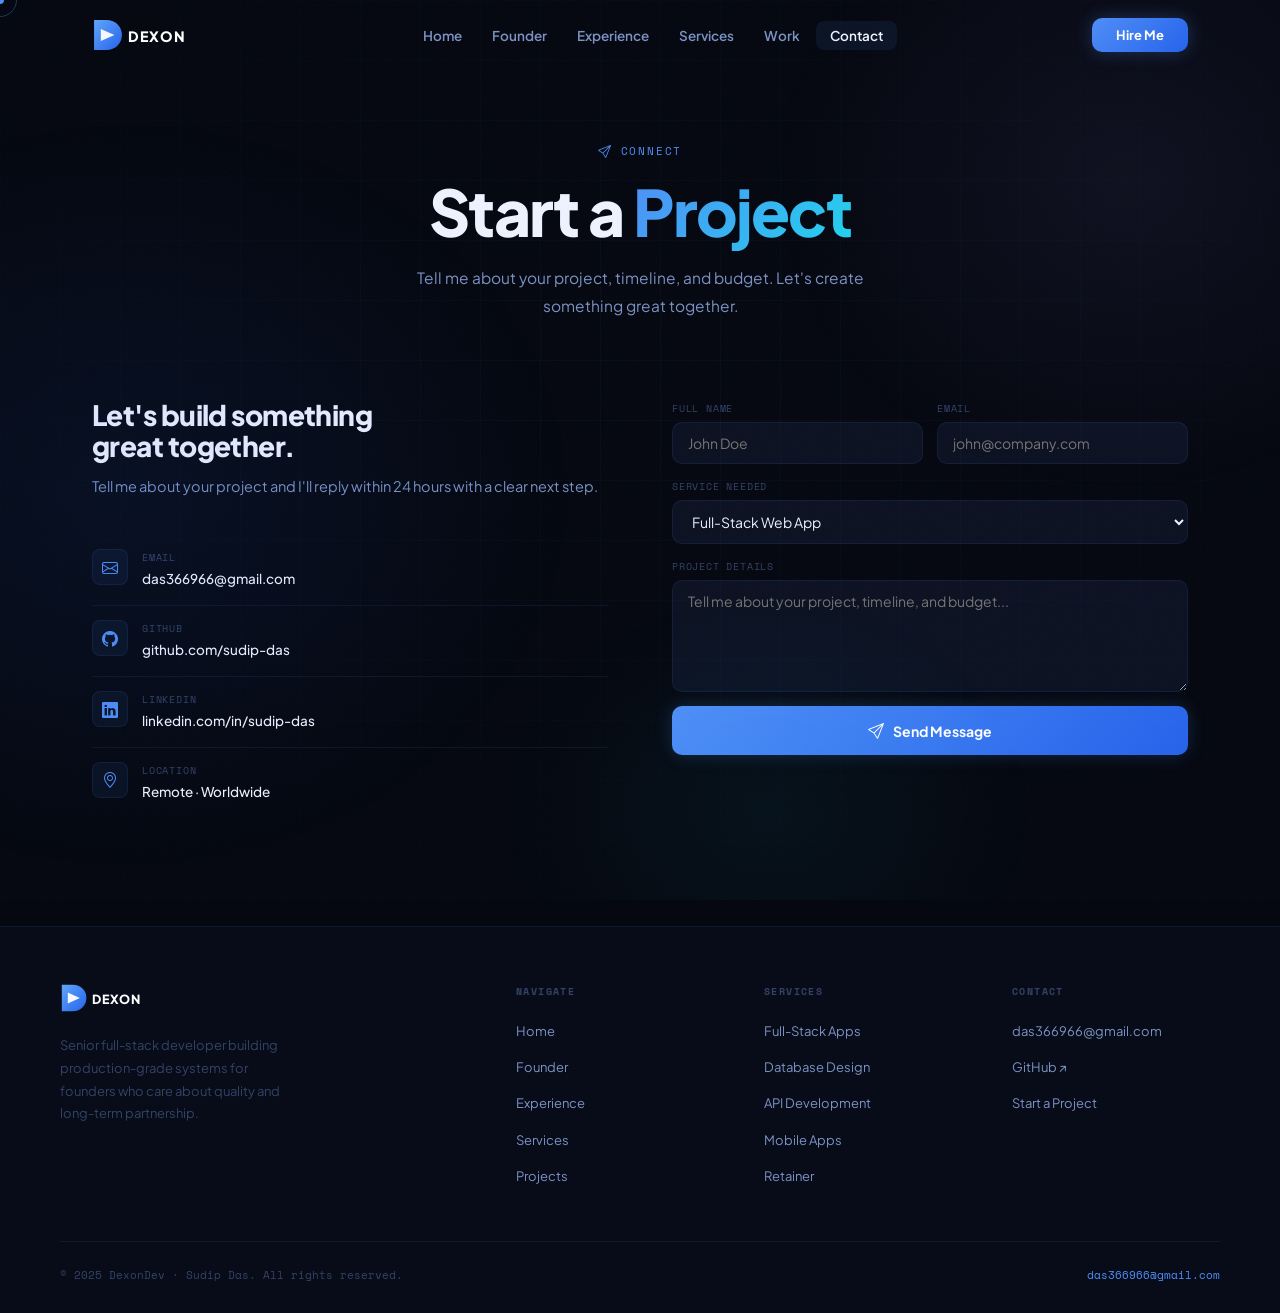
==== contact.html @ 989c827f "feat: implement full-site structure including founder, experience, services, work, and contact pages" ====
<!DOCTYPE html>
<html lang="en">

<head>
    <meta charset="UTF-8">
    <meta name="viewport" content="width=device-width, initial-scale=1.0">
    <title>Contact &amp; Start a Project — DexonDev · Sudip Das</title>
    <link rel="preconnect" href="https://fonts.googleapis.com">
    <link href="https://fonts.googleapis.com/css2?family=Plus+Jakarta+Sans:ital,wght@0,300;0,400;0,500;0,600;0,700;0,800;1,400&family=Space+Mono:wght@400;700&display=swap" rel="stylesheet">
    <link rel="stylesheet" href="https://cdn.jsdelivr.net/npm/bootstrap-icons@1.11.3/font/bootstrap-icons.min.css">
    <link rel="stylesheet" href="css/style.css">
</head>

<body>

    <div id="cur"></div>
    <div id="cur-r"></div>
    <div class="hero-bg"></div>
    <div class="hero-orb"></div>
    <div id="stop" onclick="scrollTo({top:0,behavior:'smooth'})"><i class="bi bi-chevron-up"></i></div>

    <!-- NAV -->
    <nav id="nav">
        <div class="nav-i">
            <a class="logo-a" href="index.html">
                <svg viewBox="0 0 178 50" fill="none" xmlns="http://www.w3.org/2000/svg">
                    <defs>
                        <linearGradient id="lg1" x1="0" y1="0" x2="1" y2="1">
                            <stop offset="0%" stop-color="#60a5fa" />
                            <stop offset="100%" stop-color="#2563eb" />
                        </linearGradient>
                    </defs>
                    <path d="M3 3 L3 47 L21 47 C35 47 44 37 44 25 C44 13 35 3 21 3 Z" fill="url(#lg1)" />
                    <path d="M13 16 L33 25 L13 34 Z" fill="white" opacity=".95" />
                    <text x="53" y="35" font-family="Plus Jakarta Sans,Arial,sans-serif" font-weight="900"
                        font-size="21" fill="white" letter-spacing="1.5">DEXON</text>
                </svg>
            </a>
            <ul class="nav-links" id="nl">
                <li><a href="index.html">Home</a></li>
                <li><a href="founder.html">Founder</a></li>
                <li><a href="experience.html">Experience</a></li>
                <li><a href="services.html">Services</a></li>
                <li><a href="work.html">Work</a></li>
                <li><a href="contact.html">Contact</a></li>
            </ul>
            <button class="nav-btn" onclick="window.location.href='contact.html'">Hire Me</button>
            <button class="hamburger" id="hb" onclick="toggleNav()"><span></span><span></span><span></span></button>
        </div>
    </nav>

    <!-- PAGE HEADER -->
    <header class="page-header">
        <div class="wrap">
            <div class="label rev" style="justify-content: center;"><i class="bi bi-send"></i> Connect</div>
            <h1 class="h1 rev">Start a <span class="grad">Project</span></h1>
            <p class="sub rev">Tell me about your project, timeline, and budget. Let's create something great together.</p>
        </div>
    </header>

    <!-- CONTACT SECTION -->
    <section id="contact" style="padding-top: 20px;">
        <div class="wrap">
            <div class="con-grid">
                <div class="rev-l">
                    <h3 class="con-h">Let's build something<br>great together.</h3>
                    <p class="con-s">Tell me about your project and I'll reply within 24 hours with a clear next step.
                    </p>
                    <div class="cdet">
                        <div class="cdet-ic"><i class="bi bi-envelope"></i></div>
                        <div>
                            <div class="cdet-l">EMAIL</div>
                            <div class="cdet-v"><a href="mailto:das366966@gmail.com" style="color: inherit; text-decoration: none;">das366966@gmail.com</a></div>
                        </div>
                    </div>
                    <div class="cdet">
                        <div class="cdet-ic"><i class="bi bi-github"></i></div>
                        <div>
                            <div class="cdet-l">GITHUB</div>
                            <div class="cdet-v"><a href="https://github.com/sudip-das" target="_blank" style="color: inherit; text-decoration: none;">github.com/sudip-das</a></div>
                        </div>
                    </div>
                    <div class="cdet">
                        <div class="cdet-ic"><i class="bi bi-linkedin"></i></div>
                        <div>
                            <div class="cdet-l">LINKEDIN</div>
                            <div class="cdet-v"><a href="https://linkedin.com/in/sudip-das" target="_blank" style="color: inherit; text-decoration: none;">linkedin.com/in/sudip-das</a></div>
                        </div>
                    </div>
                    <div class="cdet">
                        <div class="cdet-ic"><i class="bi bi-geo-alt"></i></div>
                        <div>
                            <div class="cdet-l">LOCATION</div>
                            <div class="cdet-v">Remote · Worldwide</div>
                        </div>
                    </div>
                </div>
                <form class="cf rev-r" onsubmit="handleForm(event)">
                    <div class="cf-row">
                        <div class="fg"><label>FULL NAME</label><input type="text" placeholder="John Doe" required>
                        </div>
                        <div class="fg"><label>EMAIL</label><input type="email" placeholder="john@company.com" required>
                        </div>
                    </div>
                    <div class="fg">
                        <label>SERVICE NEEDED</label>
                        <select>
                            <option>Full-Stack Web App</option>
                            <option>Database Architecture</option>
                            <option>MVP Development</option>
                            <option>API Development</option>
                            <option>Mobile App</option>
                            <option>Monthly Retainer</option>
                            <option>Code Audit</option>
                            <option>Other</option>
                        </select>
                    </div>
                    <div class="fg"><label>PROJECT DETAILS</label><textarea
                            placeholder="Tell me about your project, timeline, and budget..."></textarea></div>
                    <button type="submit" class="btn-sub"><i class="bi bi-send"></i> Send Message</button>
                </form>
            </div>
        </div>
    </section>

    <!-- FOOTER -->
    <footer>
        <div class="ft-i">
            <div class="ft-brand">
                <svg viewBox="0 0 178 50" fill="none" style="height:30px;width:auto">
                    <defs>
                        <linearGradient id="flg" x1="0" y1="0" x2="1" y2="1">
                            <stop offset="0%" stop-color="#60a5fa" />
                            <stop offset="100%" stop-color="#2563eb" />
                        </linearGradient>
                    </defs>
                    <path d="M3 3 L3 47 L21 47 C35 47 44 37 44 25 C44 13 35 3 21 3 Z" fill="url(#flg)" />
                    <path d="M13 16 L33 25 L13 34 Z" fill="white" opacity=".95" />
                    <text x="53" y="35" font-family="Plus Jakarta Sans,Arial,sans-serif" font-weight="900"
                        font-size="21" fill="white" letter-spacing="1.5">DEXON</text>
                </svg>
                <p>Senior full-stack developer building production-grade systems for founders who care about quality and
                    long-term partnership.</p>
            </div>
            <div class="ft-col">
                <h5>Navigate</h5>
                <ul>
                    <li><a href="index.html">Home</a></li>
                    <li><a href="founder.html">Founder</a></li>
                    <li><a href="experience.html">Experience</a></li>
                    <li><a href="services.html">Services</a></li>
                    <li><a href="work.html">Projects</a></li>
                </ul>
            </div>
            <div class="ft-col">
                <h5>Services</h5>
                <ul>
                    <li><a href="services.html">Full-Stack Apps</a></li>
                    <li><a href="services.html">Database Design</a></li>
                    <li><a href="services.html">API Development</a></li>
                    <li><a href="services.html">Mobile Apps</a></li>
                    <li><a href="services.html">Retainer</a></li>
                </ul>
            </div>
            <div class="ft-col">
                <h5>Contact</h5>
                <ul>
                    <li><a href="mailto:das366966@gmail.com">das366966@gmail.com</a></li>
                    <li><a href="https://github.com/sudip-das" target="_blank">GitHub ↗</a></li>
                    <li><a href="contact.html">Start a Project</a></li>
                </ul>
            </div>
        </div>
        <div class="ft-bot">
            <span>© 2025 DexonDev · Sudip Das. All rights reserved.</span>
            <span style="color:var(--blue)">das366966@gmail.com</span>
        </div>
    </footer>

    <script src="js/main.js"></script>
</body>

</html>
---- css/style.css ----
:root {
    --bg: #050810;
    --bg1: #080c18;
    --bg2: #0c1222;
    --bg3: #111830;
    --ink: #eef2ff;
    --ink2: #7b92c4;
    --ink3: #334266;
    --blue: #4f8ef7;
    --blue2: #2563eb;
    --blue3: #1e40af;
    --violet: #a78bfa;
    --cyan: #22d3ee;
    --green: #34d399;
    --gold: #fbbf24;
    --red: #f87171;
    --b1: rgba(79, 142, 247, .1);
    --b2: rgba(79, 142, 247, .22);
    --b3: rgba(79, 142, 247, .35);
    --font: 'Plus Jakarta Sans', sans-serif;
    --mono: 'Space Mono', monospace;
    --nav: 70px;
    --r: 10px;
    --r2: 18px;
    --r3: 26px;
}

*,
*::before,
*::after {
    box-sizing: border-box;
    margin: 0;
    padding: 0;
}

html {
    scroll-behavior: smooth;
}

body {
    background: var(--bg);
    color: var(--ink);
    font-family: var(--font);
    line-height: 1.7;
    overflow-x: hidden;
    cursor: none;
}

/* CURSOR */
#cur {
    position: fixed;
    width: 8px;
    height: 8px;
    border-radius: 50%;
    background: var(--blue);
    pointer-events: none;
    z-index: 9999;
    transform: translate(-50%, -50%);
    transition: width .2s, height .2s, background .2s;
}

#cur-r {
    position: fixed;
    width: 34px;
    height: 34px;
    border: 1.5px solid var(--b3);
    border-radius: 50%;
    pointer-events: none;
    z-index: 9998;
    transform: translate(-50%, -50%);
    transition: all .09s ease-out;
}

@media(max-width: 900px) {
    body {
        cursor: auto;
    }

    #cur,
    #cur-r {
        display: none;
    }
}

/* GRAIN */
body::after {
    content: '';
    position: fixed;
    inset: 0;
    z-index: 9990;
    pointer-events: none;
    opacity: .022;
    background-image: url("data:image/svg+xml,%3Csvg xmlns='http://www.w3.org/2000/svg' width='300' height='300'%3E%3Cfilter id='n'%3E%3CfeTurbulence type='fractalNoise' baseFrequency='0.85' numOctaves='4' stitchTiles='stitch'/%3E%3C/filter%3E%3Crect width='300' height='300' filter='url(%23n)'/%3E%3C/svg%3E");
}

/* LAYOUT */
.wrap {
    max-width: 1160px;
    margin: 0 auto;
    padding: 0 32px;
}

@media(max-width:768px) {
    .wrap {
        padding: 0 18px;
    }
}

/* NAV */
nav {
    position: fixed;
    top: 0;
    left: 0;
    right: 0;
    z-index: 600;
    height: var(--nav);
    display: flex;
    align-items: center;
    transition: background .3s, border-color .3s;
}

nav.scrolled {
    background: rgba(5, 8, 16, .93);
    backdrop-filter: blur(28px);
    border-bottom: 1px solid var(--b1);
}

.nav-i {
    max-width: 1160px;
    margin: 0 auto;
    padding: 0 32px;
    width: 100%;
    display: flex;
    align-items: center;
    justify-content: space-between;
    gap: 16px;
}

.logo-a {
    display: flex;
    align-items: center;
    gap: 0;
    cursor: pointer;
    text-decoration: none;
}

.logo-a svg {
    height: 34px;
    width: auto;
    transition: filter .25s;
}

.logo-a:hover svg {
    filter: drop-shadow(0 0 14px rgba(79, 142, 247, .7));
}

.nav-links {
    display: flex;
    gap: 2px;
    list-style: none;
}

.nav-links a {
    color: var(--ink2);
    text-decoration: none;
    font-size: 13.5px;
    font-weight: 600;
    padding: 6px 14px;
    border-radius: 8px;
    transition: all .2s;
    cursor: pointer;
}

.nav-links a:hover,
.nav-links a.on {
    color: var(--ink);
    background: rgba(79, 142, 247, .09);
}

.nav-btn {
    padding: 9px 24px;
    border-radius: var(--r);
    background: linear-gradient(135deg, var(--blue), var(--blue2));
    color: #fff;
    font-family: var(--font);
    font-size: 13px;
    font-weight: 700;
    border: none;
    cursor: pointer;
    transition: all .22s;
    box-shadow: 0 0 18px rgba(79, 142, 247, .28);
}

.nav-btn:hover {
    transform: translateY(-2px);
    box-shadow: 0 8px 28px rgba(79, 142, 247, .4);
}

.hamburger {
    display: none;
    flex-direction: column;
    gap: 5px;
    cursor: pointer;
    padding: 4px;
    background: none;
    border: none;
}

.hamburger span {
    width: 20px;
    height: 1.5px;
    background: var(--ink2);
    border-radius: 2px;
    transition: all .3s;
    display: block;
}

@media(max-width:900px) {

    .nav-links,
    .nav-btn {
        display: none;
    }

    .hamburger {
        display: flex;
    }
}

/* SECTION */
section {
    padding: 108px 0;
}

.label {
    font-family: var(--mono);
    font-size: 11px;
    letter-spacing: .16em;
    color: var(--blue);
    margin-bottom: 14px;
    display: flex;
    align-items: center;
    gap: 8px;
    text-transform: uppercase;
}

.label i {
    font-size: 13px;
}

.h2 {
    font-size: clamp(30px, 4vw, 52px);
    font-weight: 800;
    line-height: 1.08;
    letter-spacing: -.03em;
    margin-bottom: 16px;
}

.sub {
    color: var(--ink2);
    font-size: 15.5px;
    max-width: 520px;
    margin-bottom: 64px;
    line-height: 1.8;
}

.grad {
    background: linear-gradient(130deg, var(--blue), var(--cyan));
    -webkit-background-clip: text;
    -webkit-text-fill-color: transparent;
    background-clip: text;
}

.grad-v {
    background: linear-gradient(130deg, var(--violet), var(--blue));
    -webkit-background-clip: text;
    -webkit-text-fill-color: transparent;
    background-clip: text;
}

/* BTNS */
.btn {
    display: inline-flex;
    align-items: center;
    gap: 9px;
    padding: 13px 26px;
    border-radius: var(--r);
    font-family: var(--font);
    font-weight: 700;
    font-size: 14px;
    cursor: pointer;
    transition: all .22s;
    border: none;
    text-decoration: none;
}

.btn i {
    font-size: 16px;
}

.btn-b {
    background: linear-gradient(135deg, var(--blue), var(--blue2));
    color: #fff;
    box-shadow: 0 0 22px rgba(79, 142, 247, .28);
}

.btn-b:hover {
    transform: translateY(-2px);
    box-shadow: 0 10px 36px rgba(79, 142, 247, .42);
}

.btn-o {
    background: transparent;
    color: var(--ink2);
    border: 1.5px solid var(--b2);
}

.btn-o:hover {
    border-color: var(--blue);
    color: var(--blue);
    transform: translateY(-2px);
}

/* TAG */
.tag {
    font-family: var(--mono);
    font-size: 10px;
    padding: 3px 9px;
    border-radius: 100px;
    background: rgba(34, 211, 238, .07);
    border: 1px solid rgba(34, 211, 238, .16);
    color: var(--cyan);
}

/* SCROLL TOP */
#stop {
    position: fixed;
    bottom: 28px;
    right: 28px;
    z-index: 400;
    width: 42px;
    height: 42px;
    border-radius: 50%;
    background: var(--bg2);
    border: 1px solid var(--b2);
    display: flex;
    align-items: center;
    justify-content: center;
    cursor: pointer;
    opacity: 0;
    pointer-events: none;
    transition: opacity .3s;
    color: var(--blue);
    font-size: 18px;
}

#stop.show {
    opacity: 1;
    pointer-events: all;
}

/* ── REVEAL ON SCROLL ── */
.rev,
.rev-l,
.rev-r {
    opacity: 1;
    transform: none;
    transition: opacity .8s cubic-bezier(0.16, 1, 0.3, 1), transform .8s cubic-bezier(0.16, 1, 0.3, 1);
}

html.js-ready .rev {
    opacity: 0;
    transform: translateY(24px);
}

html.js-ready .rev-l {
    opacity: 0;
    transform: translateX(-32px);
}

html.js-ready .rev-r {
    opacity: 0;
    transform: translateX(32px);
}

html.js-ready .rev.in,
html.js-ready .rev-l.in,
html.js-ready .rev-r.in {
    opacity: 1;
    transform: none;
}

/* ══════════════════════
   HERO
══════════════════════ */
#hero {
    position: relative;
    min-height: 100vh;
    display: grid;
    grid-template-columns: 1fr 1fr;
    align-items: center;
    gap: 40px;
    max-width: 1160px;
    margin: 0 auto;
    padding: var(--nav) 32px 40px;
}

.hero-bg {
    position: fixed;
    inset: 0;
    z-index: 0;
    pointer-events: none;
    background-image:
        linear-gradient(rgba(79, 142, 247, .045) 1px, transparent 1px),
        linear-gradient(90deg, rgba(79, 142, 247, .045) 1px, transparent 1px);
    background-size: 60px 60px;
    mask-image: radial-gradient(ellipse 75% 75% at 50% 40%, black 10%, transparent 100%);
    -webkit-mask-image: radial-gradient(ellipse 75% 75% at 50% 40%, black 10%, transparent 100%);
}

.hero-orb {
    position: fixed;
    inset: 0;
    z-index: 0;
    pointer-events: none;
    background:
        radial-gradient(ellipse 50% 60% at 10% 55%, rgba(37, 99, 235, .09) 0%, transparent 70%),
        radial-gradient(ellipse 40% 50% at 88% 20%, rgba(167, 139, 250, .07) 0%, transparent 70%),
        radial-gradient(ellipse 30% 35% at 60% 90%, rgba(34, 211, 238, .05) 0%, transparent 70%);
    animation: orbPulse 9s ease-in-out infinite alternate;
}

@keyframes orbPulse {
    0% {
        opacity: .6;
    }

    100% {
        opacity: 1;
    }
}

.hero-left {
    position: relative;
    z-index: 2;
    padding: 40px 0;
}

.hero-pill {
    display: inline-flex;
    align-items: center;
    gap: 8px;
    font-family: var(--mono);
    font-size: 11px;
    color: var(--blue);
    border: 1px solid var(--b2);
    background: rgba(79, 142, 247, .07);
    border-radius: 100px;
    padding: 6px 16px;
    margin-bottom: 30px;
    letter-spacing: .06em;
}

.h-dot {
    width: 6px;
    height: 6px;
    border-radius: 50%;
    background: var(--green);
    box-shadow: 0 0 7px var(--green);
    animation: blink 2s infinite;
}

.hero-title {
    font-size: clamp(44px, 5.8vw, 82px);
    font-weight: 800;
    line-height: .94;
    letter-spacing: -.04em;
    margin-bottom: 26px;
    overflow: hidden;
}

.t-row {
    display: block;
    overflow: hidden;
}

.t-in {
    display: block;
    transform: translateY(105%);
    animation: slideUp .85s cubic-bezier(.16, 1, .3, 1) forwards;
}

.t-in:nth-child(1) {
    animation-delay: .04s;
}

.t-in:nth-child(2) {
    animation-delay: .15s;
}

.t-in:nth-child(3) {
    animation-delay: .26s;
}

.hero-sub {
    color: var(--ink2);
    font-size: 16px;
    max-width: 460px;
    margin-bottom: 38px;
    line-height: 1.82;
    animation: fadeUp .7s .4s ease both;
}

.hero-btns {
    display: flex;
    gap: 12px;
    flex-wrap: wrap;
    margin-bottom: 52px;
    animation: fadeUp .7s .55s ease both;
}

.hero-stats {
    display: flex;
    border: 1px solid var(--b1);
    border-radius: var(--r2);
    background: rgba(255, 255, 255, .02);
    backdrop-filter: blur(8px);
    overflow: hidden;
    animation: fadeUp .7s .7s ease both;
    width: fit-content;
}

.hs {
    padding: 18px 26px;
    border-right: 1px solid var(--b1);
    text-align: center;
}

.hs:last-child {
    border-right: none;
}

.hs-v {
    font-size: 26px;
    font-weight: 800;
    background: linear-gradient(135deg, var(--blue), var(--cyan));
    -webkit-background-clip: text;
    -webkit-text-fill-color: transparent;
    background-clip: text;
    display: block;
    letter-spacing: -.02em;
    line-height: 1.1;
}

.hs-l {
    font-family: var(--mono);
    font-size: 10px;
    color: var(--ink3);
    letter-spacing: .05em;
    margin-top: 3px;
}

.hero-right {
    position: relative;
    z-index: 2;
    display: flex;
    align-items: center;
    justify-content: center;
    padding: 40px 0;
    flex-direction: column;
}

#three-canvas {
    width: 100%;
    max-width: 440px;
    aspect-ratio: 1;
    display: block;
    border-radius: 50%;
    cursor: grab;
    animation: fadeUp .9s .2s ease both;
}

#three-canvas:active {
    cursor: grabbing;
}

.h-badge {
    position: absolute;
    background: rgba(5, 8, 16, .9);
    border: 1px solid var(--b2);
    backdrop-filter: blur(16px);
    border-radius: 12px;
    padding: 10px 16px;
    display: flex;
    align-items: center;
    gap: 9px;
    font-size: 12px;
    color: var(--ink2);
    white-space: nowrap;
    box-shadow: 0 8px 32px rgba(0, 0, 0, .5);
    z-index: 3;
}

.h-badge.tl {
    top: 8%;
    left: -10px;
    animation: floatB 4s ease-in-out infinite;
}

.h-badge.br {
    bottom: 10%;
    right: -10px;
    animation: floatB 5s 1.2s ease-in-out infinite;
}

.h-badge.tr {
    top: 45%;
    right: -20px;
    animation: floatB 3.5s .6s ease-in-out infinite;
}

@keyframes floatB {

    0%,
    100% {
        transform: translateY(0);
    }

    50% {
        transform: translateY(-8px);
    }
}

.badge-icon {
    font-size: 15px;
    color: var(--blue);
}

@media(max-width:900px) {
    #hero {
        grid-template-columns: 1fr;
        text-align: center;
        gap: 0;
    }

    .hero-left {
        padding: 60px 0 0;
        display: flex;
        flex-direction: column;
        align-items: center;
    }

    .hero-right {
        padding: 24px 0 48px;
    }

    #three-canvas {
        max-width: 280px;
    }

    .h-badge.tl {
        top: auto;
        bottom: -10px;
        left: 50%;
        transform: translateX(-60%);
    }

    .h-badge.br {
        bottom: auto;
        top: -10px;
        right: 50%;
        transform: translateX(60%);
    }

    .h-badge.tr {
        display: none;
    }
}

/* ══════════════════════
   TICKER
══════════════════════ */
#ticker {
    border-top: 1px solid var(--b1);
    border-bottom: 1px solid var(--b1);
    padding: 18px 0;
    overflow: hidden;
}

.tk-track {
    display: flex;
    gap: 52px;
    animation: scrollL 30s linear infinite;
    width: max-content;
}

.tk-track:hover {
    animation-play-state: paused;
}

.tk-item {
    display: flex;
    align-items: center;
    gap: 9px;
    font-family: var(--mono);
    font-size: 11.5px;
    color: var(--ink3);
    white-space: nowrap;
    letter-spacing: .06em;
}

.tk-item i {
    font-size: 14px;
    color: var(--blue);
}

/* ══════════════════════
   FOUNDER
══════════════════════ */
#founder {
    background: var(--bg1);
}

.founder-grid {
    display: grid;
    grid-template-columns: 1.1fr 1fr;
    gap: 60px;
    align-items: start;
}

.f-card {
    background: var(--bg2);
    border: 1px solid var(--b1);
    border-radius: var(--r3);
    padding: 44px;
    position: relative;
    overflow: hidden;
}

.f-card::before {
    content: '';
    position: absolute;
    top: -100px;
    right: -100px;
    width: 300px;
    height: 300px;
    border-radius: 50%;
    background: radial-gradient(circle, rgba(79, 142, 247, .1), transparent 70%);
    pointer-events: none;
}

.f-top {
    display: flex;
    align-items: center;
    gap: 20px;
    margin-bottom: 28px;
}

.f-av {
    width: 76px;
    height: 76px;
    border-radius: 50%;
    background: rgba(79, 142, 247, .1);
    border: 2px solid var(--b2);
    display: flex;
    align-items: center;
    justify-content: center;
    box-shadow: 0 0 28px rgba(79, 142, 247, .2);
    flex-shrink: 0;
}

.f-av svg {
    height: 38px;
    width: auto;
    filter: drop-shadow(0 0 10px rgba(79, 142, 247, .6));
}

.f-name {
    font-size: 26px;
    font-weight: 800;
    letter-spacing: -.02em;
    line-height: 1.1;
}

.f-role {
    font-family: var(--mono);
    font-size: 11px;
    color: var(--blue);
    letter-spacing: .06em;
    margin-top: 4px;
}

.f-bio {
    color: var(--ink2);
    font-size: 14.5px;
    line-height: 1.88;
    margin-bottom: 26px;
}

.f-chips {
    display: flex;
    flex-wrap: wrap;
    gap: 7px;
    margin-bottom: 30px;
}

.chip i {
    font-size: 12px;
}

.chip-g {
    border-color: rgba(52, 211, 153, .25);
    color: var(--green);
}

.chip-b {
    border-color: var(--b2);
    color: var(--blue);
}

.f-cta {
    display: inline-flex;
    align-items: center;
    gap: 9px;
    background: linear-gradient(135deg, var(--blue), var(--blue2));
    color: #fff;
    padding: 12px 22px;
    border-radius: var(--r);
    font-weight: 700;
    font-size: 13.5px;
    text-decoration: none;
    transition: all .22s;
    border: none;
    cursor: pointer;
}

.f-cta:hover {
    transform: translateY(-2px);
    box-shadow: 0 8px 28px rgba(79, 142, 247, .38);
}

.f-cta i {
    font-size: 15px;
}

.fval {
    display: flex;
    align-items: flex-start;
    gap: 14px;
    padding: 20px 0;
    border-bottom: 1px solid var(--b1);
}

.fval:last-child {
    border-bottom: none;
}

.fv-ic {
    width: 36px;
    height: 36px;
    border-radius: 9px;
    background: rgba(79, 142, 247, .09);
    border: 1px solid var(--b1);
    display: flex;
    align-items: center;
    justify-content: center;
    flex-shrink: 0;
    color: var(--blue);
    font-size: 16px;
}

.fv-title {
    font-size: 14px;
    font-weight: 700;
    margin-bottom: 3px;
}

.fv-desc {
    font-size: 13px;
    color: var(--ink2);
    line-height: 1.62;
}

@media(max-width:900px) {
    .founder-grid {
        grid-template-columns: 1fr;
        gap: 36px;
    }
}

/* ══════════════════════
   EXPERIENCE
══════════════════════ */
#experience {
    background: var(--bg);
}

.exp-grid {
    display: grid;
    grid-template-columns: 1fr 1fr;
    gap: 52px;
}

.tl {
    position: relative;
    padding-left: 26px;
}

.tl::before {
    content: '';
    position: absolute;
    left: 0;
    top: 0;
    bottom: 0;
    width: 1px;
    background: linear-gradient(to bottom, var(--blue), rgba(79, 142, 247, .05));
}

.tl-item {
    position: relative;
    margin-bottom: 38px;
    padding-left: 6px;
}

.tl-dot {
    position: absolute;
    left: -30px;
    top: 5px;
    width: 13px;
    height: 13px;
    border-radius: 50%;
    border: 2px solid var(--blue);
    background: var(--bg);
    box-shadow: 0 0 12px rgba(79, 142, 247, .5);
}

.tl-date {
    font-family: var(--mono);
    font-size: 10px;
    color: var(--blue);
    margin-bottom: 5px;
    letter-spacing: .06em;
}

.tl-role {
    font-size: 16px;
    font-weight: 700;
    margin-bottom: 3px;
}

.tl-co {
    font-size: 13px;
    color: var(--cyan);
    margin-bottom: 10px;
    font-weight: 500;
}

.tl-pts {
    list-style: none;
    display: flex;
    flex-direction: column;
    gap: 5px;
}

.tl-pts li {
    font-size: 13px;
    color: var(--ink2);
    line-height: 1.65;
    padding-left: 14px;
    position: relative;
}

.tl-pts li::before {
    content: '▸';
    position: absolute;
    left: 0;
    color: var(--blue);
    font-size: 10px;
    top: 4px;
}

.sk-block {
    display: flex;
    flex-direction: column;
    gap: 14px;
}

.sk-item {
    padding: 13px 0;
    border-bottom: 1px solid var(--b1);
}

.sk-item:last-child {
    border: none;
}

.sk-row {
    display: flex;
    align-items: center;
    gap: 10px;
    margin-bottom: 7px;
}

.sk-ic {
    width: 26px;
    height: 26px;
    border-radius: 6px;
    background: rgba(79, 142, 247, .09);
    border: 1px solid var(--b1);
    display: flex;
    align-items: center;
    justify-content: center;
    flex-shrink: 0;
    color: var(--blue);
    font-size: 13px;
}

.sk-name {
    font-size: 13.5px;
    font-weight: 600;
    flex: 1;
}

.sk-pct {
    font-family: var(--mono);
    font-size: 11px;
    color: var(--blue);
}

.sk-bar {
    height: 2px;
    background: rgba(255, 255, 255, .07);
    border-radius: 3px;
    overflow: hidden;
}

.sk-fill {
    height: 100%;
    background: linear-gradient(90deg, var(--blue), var(--cyan));
    border-radius: 3px;
    width: 0;
    transition: width 1.4s cubic-bezier(.16, 1, .3, 1);
}

.soft-pills {
    display: flex;
    flex-wrap: wrap;
    gap: 7px;
    margin-top: 24px;
}

@media(max-width:800px) {
    .exp-grid {
        grid-template-columns: 1fr;
    }
}

/* ══════════════════════
   SERVICES
══════════════════════ */
#services {
    background: var(--bg1);
}

.srv-grid {
    display: grid;
    grid-template-columns: repeat(3, 1fr);
    gap: 1px;
    background: var(--b1);
    border-radius: var(--r2);
    overflow: hidden;
}

.srv {
    background: var(--bg2);
    padding: 36px 30px;
    transition: background .3s;
    position: relative;
    overflow: hidden;
    cursor: default;
}

.srv::after {
    content: '';
    position: absolute;
    inset: 0;
    background: linear-gradient(135deg, rgba(79, 142, 247, .05), transparent 55%);
    opacity: 0;
    transition: opacity .3s;
}

.srv:hover {
    background: var(--bg3);
}

.srv:hover::after {
    opacity: 1;
}

.srv-ic {
    width: 46px;
    height: 46px;
    border-radius: 12px;
    border: 1px solid var(--b2);
    background: rgba(79, 142, 247, .08);
    display: flex;
    align-items: center;
    justify-content: center;
    color: var(--blue);
    font-size: 22px;
    margin-bottom: 18px;
    transition: box-shadow .3s;
}

.srv:hover .srv-ic {
    box-shadow: 0 0 22px rgba(79, 142, 247, .25);
}

.srv h3 {
    font-size: 17px;
    font-weight: 700;
    margin-bottom: 9px;
    letter-spacing: -.01em;
}

.srv p {
    color: var(--ink2);
    font-size: 13px;
    line-height: 1.72;
    margin-bottom: 16px;
}

.tags {
    display: flex;
    flex-wrap: wrap;
    gap: 5px;
}

@media(max-width:900px) {
    .srv-grid {
        grid-template-columns: 1fr 1fr;
    }
}

@media(max-width:540px) {
    .srv-grid {
        grid-template-columns: 1fr;
    }
}

/* ══════════════════════
   PROJECTS
══════════════════════ */
#work {
    background: var(--bg);
}

.proj-grid {
    display: grid;
    grid-template-columns: 1fr 1fr;
    gap: 22px;
}

.proj {
    background: var(--bg2);
    border: 1px solid var(--b1);
    border-radius: var(--r2);
    overflow: hidden;
    transition: all .3s;
    cursor: default;
}

.proj:hover {
    border-color: var(--b2);
    transform: translateY(-5px);
    box-shadow: 0 18px 52px rgba(0, 0, 0, .45);
}

.proj-img {
    height: 180px;
    display: flex;
    align-items: center;
    justify-content: center;
    position: relative;
    overflow: hidden;
}

.proj-img::after {
    content: '';
    position: absolute;
    inset: 0;
    background: linear-gradient(to bottom, transparent 40%, var(--bg2));
}

.proj-img i {
    font-size: 64px;
    opacity: .45;
}

.proj-body {
    padding: 24px;
}

.proj-cat {
    font-family: var(--mono);
    font-size: 10px;
    color: var(--cyan);
    letter-spacing: .12em;
    margin-bottom: 7px;
}

.proj-title {
    font-size: 18px;
    font-weight: 800;
    margin-bottom: 9px;
    letter-spacing: -.01em;
}

.proj-desc {
    color: var(--ink2);
    font-size: 13px;
    line-height: 1.72;
    margin-bottom: 14px;
}

.proj-link {
    display: inline-flex;
    align-items: center;
    gap: 6px;
    margin-top: 14px;
    font-size: 13px;
    font-weight: 700;
    color: var(--blue);
    text-decoration: none;
    transition: gap .2s;
}

.proj-link:hover {
    gap: 10px;
}

.proj-link i {
    font-size: 14px;
}

@media(max-width:700px) {
    .proj-grid {
        grid-template-columns: 1fr;
    }
}

/* ══════════════════════
   TECH STACK
══════════════════════ */
#tech {
    background: var(--bg1);
}

.tech-grid {
    display: grid;
    grid-template-columns: repeat(3, 1fr);
    gap: 18px;
}

.tc {
    background: var(--bg2);
    border: 1px solid var(--b1);
    border-radius: var(--r2);
    padding: 26px;
    transition: border-color .3s;
}

.tc:hover {
    border-color: var(--b2);
}

.tc-hd {
    font-family: var(--mono);
    font-size: 10px;
    font-weight: 700;
    letter-spacing: .12em;
    text-transform: uppercase;
    color: var(--blue);
    margin-bottom: 18px;
    display: flex;
    align-items: center;
    gap: 8px;
}

.tc-hd i {
    font-size: 13px;
}

.pills {
    display: flex;
    flex-wrap: wrap;
    gap: 7px;
}

.pill {
    padding: 6px 13px;
    background: rgba(255, 255, 255, .04);
    border: 1px solid var(--b1);
    border-radius: 8px;
    font-size: 12.5px;
    color: var(--ink2);
    transition: all .2s;
    cursor: default;
}

.pill:hover {
    background: rgba(79, 142, 247, .1);
    border-color: var(--b2);
    color: var(--ink);
    transform: translateY(-2px);
}

@media(max-width:900px) {
    .tech-grid {
        grid-template-columns: 1fr 1fr;
    }
}

@media(max-width:540px) {
    .tech-grid {
        grid-template-columns: 1fr;
    }
}

/* ══════════════════════
   WHY ME
══════════════════════ */
#why {
    background: var(--bg);
}

.why-grid {
    display: grid;
    grid-template-columns: 1fr 1fr;
    gap: 52px;
    align-items: center;
}

.wy-list {
    display: flex;
    flex-direction: column;
    gap: 4px;
}

.wy {
    display: flex;
    gap: 14px;
    align-items: flex-start;
    padding: 16px;
    border-radius: var(--r2);
    transition: all .3s;
    cursor: default;
}

.wy:hover {
    background: rgba(79, 142, 247, .06);
    transform: translateX(6px);
}

.wy-ic {
    flex-shrink: 0;
    width: 42px;
    height: 42px;
    border-radius: 10px;
    background: rgba(79, 142, 247, .09);
    border: 1px solid var(--b1);
    display: flex;
    align-items: center;
    justify-content: center;
    color: var(--blue);
    font-size: 20px;
    transition: all .3s;
}

.wy:hover .wy-ic {
    background: rgba(79, 142, 247, .18);
    box-shadow: 0 0 18px rgba(79, 142, 247, .2);
}

.wy h4 {
    font-size: 15px;
    font-weight: 700;
    margin-bottom: 4px;
}

.wy p {
    font-size: 13px;
    color: var(--ink2);
    line-height: 1.62;
}

.wy-stats {
    display: grid;
    grid-template-columns: 1fr 1fr;
    gap: 14px;
}

.ws {
    background: var(--bg2);
    border: 1px solid var(--b1);
    border-radius: var(--r2);
    padding: 24px;
    text-align: center;
    transition: all .3s;
    position: relative;
    overflow: hidden;
}

.ws::after {
    content: '';
    position: absolute;
    bottom: 0;
    left: 0;
    right: 0;
    height: 2px;
    background: linear-gradient(90deg, transparent, var(--blue), transparent);
    transform: scaleX(0);
    transition: transform .4s;
}

.ws:hover {
    background: var(--bg3);
    border-color: var(--b2);
    transform: translateY(-3px);
}

.ws:hover::after {
    transform: scaleX(1);
}

.ws-v {
    font-size: 2.1rem;
    font-weight: 800;
    background: linear-gradient(135deg, var(--blue), var(--cyan));
    -webkit-background-clip: text;
    -webkit-text-fill-color: transparent;
    background-clip: text;
}

.ws-l {
    font-size: 12px;
    color: var(--ink2);
    margin-top: 3px;
}

@media(max-width:800px) {
    .why-grid {
        grid-template-columns: 1fr;
        gap: 36px;
    }
}

/* ══════════════════════
   PROCESS
══════════════════════ */
#process {
    background: var(--bg1);
}

.proc-row {
    display: grid;
    grid-template-columns: repeat(4, 1fr);
    gap: 1px;
    background: var(--b1);
    border-radius: var(--r2);
    overflow: hidden;
}

.proc {
    background: var(--bg2);
    padding: 30px 22px;
    transition: all .3s;
    cursor: default;
}

.proc:hover {
    background: var(--bg3);
    transform: translateY(-4px);
}

.proc-n {
    font-family: var(--mono);
    font-size: 10px;
    color: var(--blue);
    letter-spacing: .1em;
    margin-bottom: 18px;
    display: inline-flex;
    padding: 3px 9px;
    border: 1px solid var(--b1);
    border-radius: 100px;
    background: rgba(79, 142, 247, .06);
}

.proc-ic {
    width: 38px;
    height: 38px;
    border-radius: 10px;
    background: rgba(167, 139, 250, .08);
    border: 1px solid rgba(167, 139, 250, .2);
    display: flex;
    align-items: center;
    justify-content: center;
    color: var(--violet);
    font-size: 19px;
    margin-bottom: 14px;
}

.proc h4 {
    font-size: 15px;
    font-weight: 700;
    margin-bottom: 7px;
}

.proc p {
    font-size: 12.5px;
    color: var(--ink2);
    line-height: 1.65;
}

@media(max-width:800px) {
    .proc-row {
        grid-template-columns: 1fr 1fr;
    }
}

/* ══════════════════════
   CONTACT
══════════════════════ */
#contact {
    background: var(--bg);
}

.con-grid {
    display: grid;
    grid-template-columns: 1fr 1fr;
    gap: 64px;
}

.con-h {
    font-size: 28px;
    font-weight: 800;
    letter-spacing: -.02em;
    margin-bottom: 12px;
    line-height: 1.1;
}

.con-s {
    color: var(--ink2);
    margin-bottom: 36px;
    font-size: 14.5px;
    line-height: 1.75;
}

.cdet {
    display: flex;
    gap: 14px;
    align-items: flex-start;
    padding: 14px 0;
    border-bottom: 1px solid var(--b1);
}

.cdet:last-child {
    border: none;
}

.cdet-ic {
    width: 36px;
    height: 36px;
    border-radius: 8px;
    border: 1px solid var(--b1);
    background: rgba(79, 142, 247, .07);
    display: flex;
    align-items: center;
    justify-content: center;
    flex-shrink: 0;
    color: var(--blue);
    font-size: 16px;
}

.cdet-l {
    font-family: var(--mono);
    font-size: 10px;
    color: var(--ink3);
    letter-spacing: .08em;
    margin-bottom: 2px;
}

.cdet-v {
    font-size: 13.5px;
    color: var(--ink);
    font-weight: 500;
}

.cf {
    display: flex;
    flex-direction: column;
    gap: 14px;
}

.cf-row {
    display: grid;
    grid-template-columns: 1fr 1fr;
    gap: 14px;
}

.fg {
    display: flex;
    flex-direction: column;
    gap: 5px;
}

.fg label {
    font-family: var(--mono);
    font-size: 10px;
    color: var(--ink3);
    letter-spacing: .08em;
}

.fg input,
.fg textarea,
.fg select {
    background: var(--bg2);
    border: 1px solid var(--b1);
    border-radius: var(--r);
    padding: 11px 15px;
    color: var(--ink);
    font-family: var(--font);
    font-size: 14px;
    outline: none;
    transition: border-color .2s;
    width: 100%;
}

.fg input:focus,
.fg textarea:focus,
.fg select:focus {
    border-color: var(--blue);
}

.fg textarea {
    resize: vertical;
    min-height: 112px;
}

.fg select option {
    background: var(--bg2);
}

.btn-sub {
    display: flex;
    align-items: center;
    justify-content: center;
    gap: 9px;
    background: linear-gradient(135deg, var(--blue), var(--blue2));
    color: #fff;
    padding: 14px;
    border-radius: var(--r);
    border: none;
    font-family: var(--font);
    font-weight: 700;
    font-size: 14px;
    cursor: pointer;
    transition: all .22s;
    box-shadow: 0 0 18px rgba(79, 142, 247, .22);
}

.btn-sub:hover {
    transform: translateY(-2px);
    box-shadow: 0 8px 28px rgba(79, 142, 247, .4);
}

.btn-sub i {
    font-size: 16px;
}

@media(max-width:700px) {
    .con-grid {
        grid-template-columns: 1fr;
        gap: 40px;
    }

    .cf-row {
        grid-template-columns: 1fr;
    }
}

/* ══════════════════════
   FOOTER
══════════════════════ */
footer {
    background: var(--bg1);
    border-top: 1px solid var(--b1);
    padding: 56px 32px 28px;
}

.ft-i {
    max-width: 1160px;
    margin: 0 auto;
    display: grid;
    grid-template-columns: 2fr 1fr 1fr 1fr;
    gap: 40px;
    margin-bottom: 44px;
}

.ft-brand p {
    font-size: 13px;
    color: var(--ink3);
    max-width: 240px;
    line-height: 1.75;
    margin-top: 14px;
}

.ft-col h5 {
    font-family: var(--mono);
    font-size: 10px;
    font-weight: 700;
    letter-spacing: .14em;
    color: var(--ink3);
    margin-bottom: 16px;
    text-transform: uppercase;
}

.ft-col ul {
    list-style: none;
}

.ft-col li {
    margin-bottom: 9px;
}

.ft-col a {
    color: var(--ink2);
    text-decoration: none;
    font-size: 13px;
    transition: color .2s;
    cursor: pointer;
}

.ft-col a:hover {
    color: var(--blue);
}

.ft-bot {
    max-width: 1160px;
    margin: 0 auto;
    display: flex;
    align-items: center;
    justify-content: space-between;
    padding-top: 24px;
    border-top: 1px solid var(--b1);
    font-family: var(--mono);
    font-size: 11px;
    color: var(--ink3);
}

@media(max-width:768px) {
    .ft-i {
        grid-template-columns: 1fr 1fr;
        gap: 28px;
    }

    .ft-bot {
        flex-direction: column;
        gap: 8px;
        text-align: center;
    }
}

/* ── SUB-PAGE SPECIFIC STYLING ── */
.page-header {
    padding: 140px 0 60px;
    position: relative;
    z-index: 2;
    text-align: center;
}

.page-header .h1 {
    font-size: clamp(36px, 5vw, 64px);
    font-weight: 900;
    letter-spacing: -.03em;
    line-height: 1.1;
    margin-bottom: 18px;
}

.page-header .sub {
    margin-left: auto;
    margin-right: auto;
    margin-bottom: 0;
}
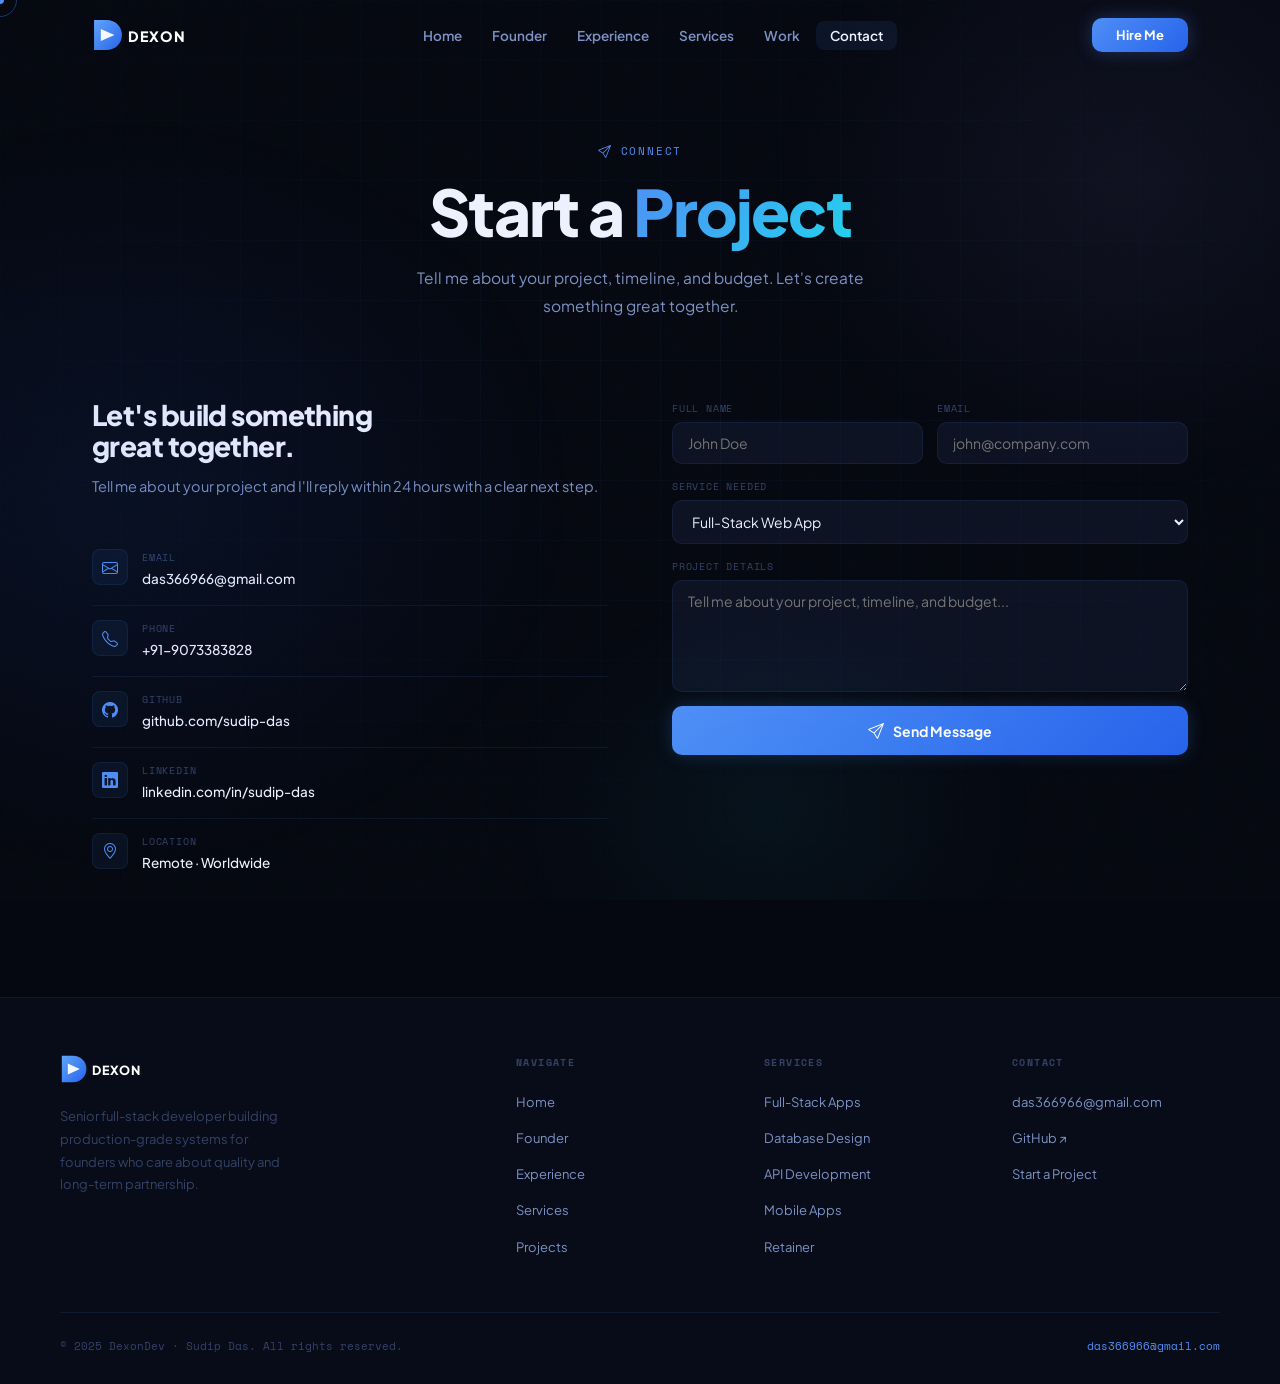
==== commit c87726f5: "refactor: standardize navigation paths to root and update contact details and formatting across site" ====
--- a/contact.html
+++ b/contact.html
@@ -6,7 +6,9 @@
     <meta name="viewport" content="width=device-width, initial-scale=1.0">
     <title>Contact &amp; Start a Project — DexonDev · Sudip Das</title>
     <link rel="preconnect" href="https://fonts.googleapis.com">
-    <link href="https://fonts.googleapis.com/css2?family=Plus+Jakarta+Sans:ital,wght@0,300;0,400;0,500;0,600;0,700;0,800;1,400&family=Space+Mono:wght@400;700&display=swap" rel="stylesheet">
+    <link
+        href="https://fonts.googleapis.com/css2?family=Plus+Jakarta+Sans:ital,wght@0,300;0,400;0,500;0,600;0,700;0,800;1,400&family=Space+Mono:wght@400;700&display=swap"
+        rel="stylesheet">
     <link rel="stylesheet" href="https://cdn.jsdelivr.net/npm/bootstrap-icons@1.11.3/font/bootstrap-icons.min.css">
     <link rel="stylesheet" href="css/style.css">
 </head>
@@ -22,7 +24,7 @@
     <!-- NAV -->
     <nav id="nav">
         <div class="nav-i">
-            <a class="logo-a" href="index.html">
+            <a class="logo-a" href="/">
                 <svg viewBox="0 0 178 50" fill="none" xmlns="http://www.w3.org/2000/svg">
                     <defs>
                         <linearGradient id="lg1" x1="0" y1="0" x2="1" y2="1">
@@ -37,7 +39,7 @@
                 </svg>
             </a>
             <ul class="nav-links" id="nl">
-                <li><a href="index.html">Home</a></li>
+                <li><a href="/">Home</a></li>
                 <li><a href="founder.html">Founder</a></li>
                 <li><a href="experience.html">Experience</a></li>
                 <li><a href="services.html">Services</a></li>
@@ -54,7 +56,8 @@
         <div class="wrap">
             <div class="label rev" style="justify-content: center;"><i class="bi bi-send"></i> Connect</div>
             <h1 class="h1 rev">Start a <span class="grad">Project</span></h1>
-            <p class="sub rev">Tell me about your project, timeline, and budget. Let's create something great together.</p>
+            <p class="sub rev">Tell me about your project, timeline, and budget. Let's create something great together.
+            </p>
         </div>
     </header>
 
@@ -70,21 +73,32 @@
                         <div class="cdet-ic"><i class="bi bi-envelope"></i></div>
                         <div>
                             <div class="cdet-l">EMAIL</div>
-                            <div class="cdet-v"><a href="mailto:das366966@gmail.com" style="color: inherit; text-decoration: none;">das366966@gmail.com</a></div>
+                            <div class="cdet-v"><a href="mailto:das366966@gmail.com"
+                                    style="color: inherit; text-decoration: none;">das366966@gmail.com</a></div>
+                        </div>
+                    </div>
+                    <div class="cdet">
+                        <div class="cdet-ic"><i class="bi bi-telephone"></i></div>
+                        <div>
+                            <div class="cdet-l">PHONE</div>
+                            <div class="cdet-v"><a href="tel:+919073383828"
+                                    style="color: inherit; text-decoration: none;">+91-9073383828</a></div>
                         </div>
                     </div>
                     <div class="cdet">
                         <div class="cdet-ic"><i class="bi bi-github"></i></div>
                         <div>
                             <div class="cdet-l">GITHUB</div>
-                            <div class="cdet-v"><a href="https://github.com/sudip-das" target="_blank" style="color: inherit; text-decoration: none;">github.com/sudip-das</a></div>
+                            <div class="cdet-v"><a href="https://github.com/sudip-das" target="_blank"
+                                    style="color: inherit; text-decoration: none;">github.com/sudip-das</a></div>
                         </div>
                     </div>
                     <div class="cdet">
                         <div class="cdet-ic"><i class="bi bi-linkedin"></i></div>
                         <div>
                             <div class="cdet-l">LINKEDIN</div>
-                            <div class="cdet-v"><a href="https://linkedin.com/in/sudip-das" target="_blank" style="color: inherit; text-decoration: none;">linkedin.com/in/sudip-das</a></div>
+                            <div class="cdet-v"><a href="https://linkedin.com/in/sudip-das" target="_blank"
+                                    style="color: inherit; text-decoration: none;">linkedin.com/in/sudip-das</a></div>
                         </div>
                     </div>
                     <div class="cdet">
@@ -145,7 +159,7 @@
             <div class="ft-col">
                 <h5>Navigate</h5>
                 <ul>
-                    <li><a href="index.html">Home</a></li>
+                    <li><a href="/">Home</a></li>
                     <li><a href="founder.html">Founder</a></li>
                     <li><a href="experience.html">Experience</a></li>
                     <li><a href="services.html">Services</a></li>
@@ -180,4 +194,4 @@
     <script src="js/main.js"></script>
 </body>
 
-</html>
+</html>
--- a/css/style.css
+++ b/css/style.css
@@ -486,8 +486,7 @@
 
 .t-in {
     display: block;
-    transform: translateY(105%);
-    animation: slideUp .85s cubic-bezier(.16, 1, .3, 1) forwards;
+    animation: slideUp .85s cubic-bezier(.16, 1, .3, 1) both;
 }
 
 .t-in:nth-child(1) {
@@ -1791,4 +1790,22 @@
     margin-left: auto;
     margin-right: auto;
     margin-bottom: 0;
+}
+
+/* ── KEYFRAME ANIMATIONS ── */
+@keyframes slideUp {
+    from { transform: translateY(105%); }
+    to { transform: translateY(0); }
+}
+@keyframes fadeUp {
+    from { opacity: 0; transform: translateY(16px); }
+    to { opacity: 1; transform: none; }
+}
+@keyframes blink {
+    0%, 100% { opacity: 1; }
+    50% { opacity: 0.25; }
+}
+@keyframes scrollL {
+    from { transform: translateX(0); }
+    to { transform: translateX(-50%); }
 }
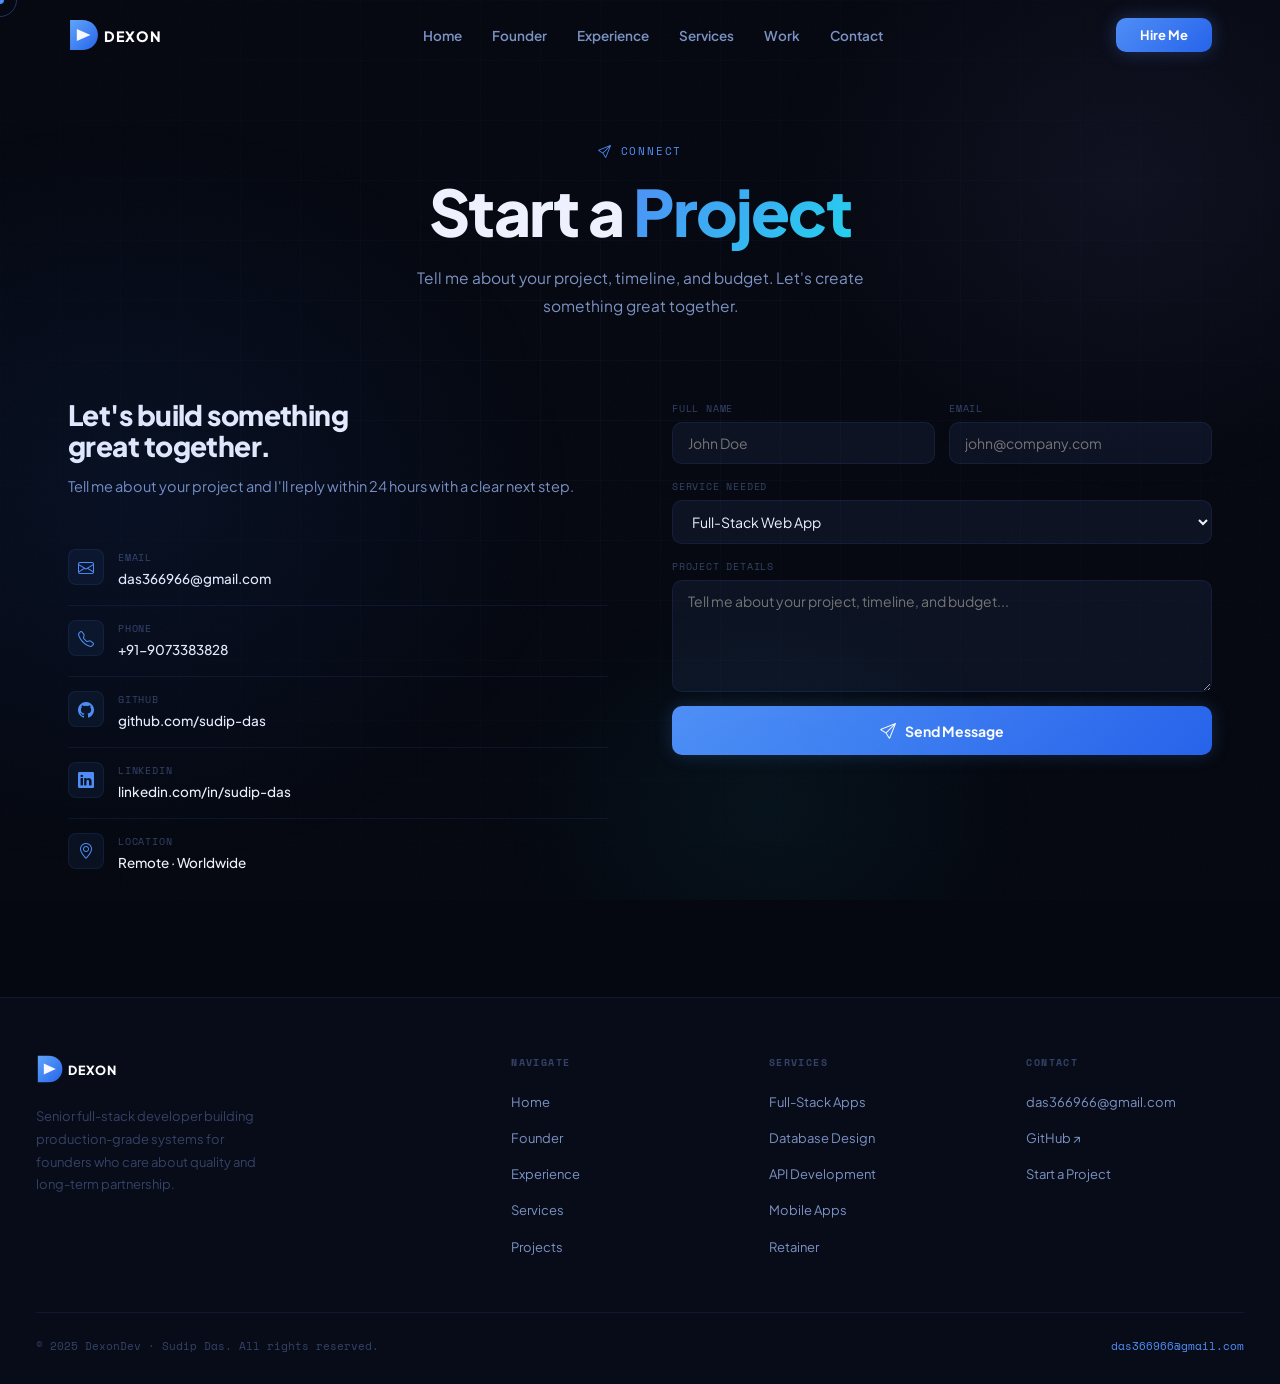
==== commit 62b89082: "feat: multi-page portfolio, resume integration, CSS animation fixes, GitHub Pages support - Split mo" ====
--- a/contact.html
+++ b/contact.html
@@ -40,13 +40,13 @@
             </a>
             <ul class="nav-links" id="nl">
                 <li><a href="/">Home</a></li>
-                <li><a href="founder.html">Founder</a></li>
-                <li><a href="experience.html">Experience</a></li>
-                <li><a href="services.html">Services</a></li>
-                <li><a href="work.html">Work</a></li>
-                <li><a href="contact.html">Contact</a></li>
+                <li><a href="founder">Founder</a></li>
+                <li><a href="experience">Experience</a></li>
+                <li><a href="services">Services</a></li>
+                <li><a href="work">Work</a></li>
+                <li><a href="contact">Contact</a></li>
             </ul>
-            <button class="nav-btn" onclick="window.location.href='contact.html'">Hire Me</button>
+            <button class="nav-btn" onclick="window.location.href='contact'">Hire Me</button>
             <button class="hamburger" id="hb" onclick="toggleNav()"><span></span><span></span><span></span></button>
         </div>
     </nav>
@@ -160,20 +160,20 @@
                 <h5>Navigate</h5>
                 <ul>
                     <li><a href="/">Home</a></li>
-                    <li><a href="founder.html">Founder</a></li>
-                    <li><a href="experience.html">Experience</a></li>
-                    <li><a href="services.html">Services</a></li>
-                    <li><a href="work.html">Projects</a></li>
+                    <li><a href="founder">Founder</a></li>
+                    <li><a href="experience">Experience</a></li>
+                    <li><a href="services">Services</a></li>
+                    <li><a href="work">Projects</a></li>
                 </ul>
             </div>
             <div class="ft-col">
                 <h5>Services</h5>
                 <ul>
-                    <li><a href="services.html">Full-Stack Apps</a></li>
-                    <li><a href="services.html">Database Design</a></li>
-                    <li><a href="services.html">API Development</a></li>
-                    <li><a href="services.html">Mobile Apps</a></li>
-                    <li><a href="services.html">Retainer</a></li>
+                    <li><a href="services">Full-Stack Apps</a></li>
+                    <li><a href="services">Database Design</a></li>
+                    <li><a href="services">API Development</a></li>
+                    <li><a href="services">Mobile Apps</a></li>
+                    <li><a href="services">Retainer</a></li>
                 </ul>
             </div>
             <div class="ft-col">
@@ -181,7 +181,7 @@
                 <ul>
                     <li><a href="mailto:das366966@gmail.com">das366966@gmail.com</a></li>
                     <li><a href="https://github.com/sudip-das" target="_blank">GitHub ↗</a></li>
-                    <li><a href="contact.html">Start a Project</a></li>
+                    <li><a href="contact">Start a Project</a></li>
                 </ul>
             </div>
         </div>
--- a/css/style.css
+++ b/css/style.css
@@ -95,7 +95,7 @@
 
 /* LAYOUT */
 .wrap {
-    max-width: 1160px;
+    max-width: 1208px;
     margin: 0 auto;
     padding: 0 32px;
 }
@@ -126,7 +126,7 @@
 }
 
 .nav-i {
-    max-width: 1160px;
+    max-width: 1208px;
     margin: 0 auto;
     padding: 0 32px;
     width: 100%;
@@ -400,7 +400,7 @@
     grid-template-columns: 1fr 1fr;
     align-items: center;
     gap: 40px;
-    max-width: 1160px;
+    max-width: 1208px;
     margin: 0 auto;
     padding: var(--nav) 32px 40px;
 }
@@ -1698,7 +1698,7 @@
 }
 
 .ft-i {
-    max-width: 1160px;
+    max-width: 1208px;
     margin: 0 auto;
     display: grid;
     grid-template-columns: 2fr 1fr 1fr 1fr;
@@ -1745,7 +1745,7 @@
 }
 
 .ft-bot {
-    max-width: 1160px;
+    max-width: 1208px;
     margin: 0 auto;
     display: flex;
     align-items: center;
@@ -1794,18 +1794,45 @@
 
 /* ── KEYFRAME ANIMATIONS ── */
 @keyframes slideUp {
-    from { transform: translateY(105%); }
-    to { transform: translateY(0); }
-}
+    from {
+        transform: translateY(105%);
+    }
+
+    to {
+        transform: translateY(0);
+    }
+}
+
 @keyframes fadeUp {
-    from { opacity: 0; transform: translateY(16px); }
-    to { opacity: 1; transform: none; }
-}
+    from {
+        opacity: 0;
+        transform: translateY(16px);
+    }
+
+    to {
+        opacity: 1;
+        transform: none;
+    }
+}
+
 @keyframes blink {
-    0%, 100% { opacity: 1; }
-    50% { opacity: 0.25; }
-}
+
+    0%,
+    100% {
+        opacity: 1;
+    }
+
+    50% {
+        opacity: 0.25;
+    }
+}
+
 @keyframes scrollL {
-    from { transform: translateX(0); }
-    to { transform: translateX(-50%); }
+    from {
+        transform: translateX(0);
+    }
+
+    to {
+        transform: translateX(-50%);
+    }
 }
